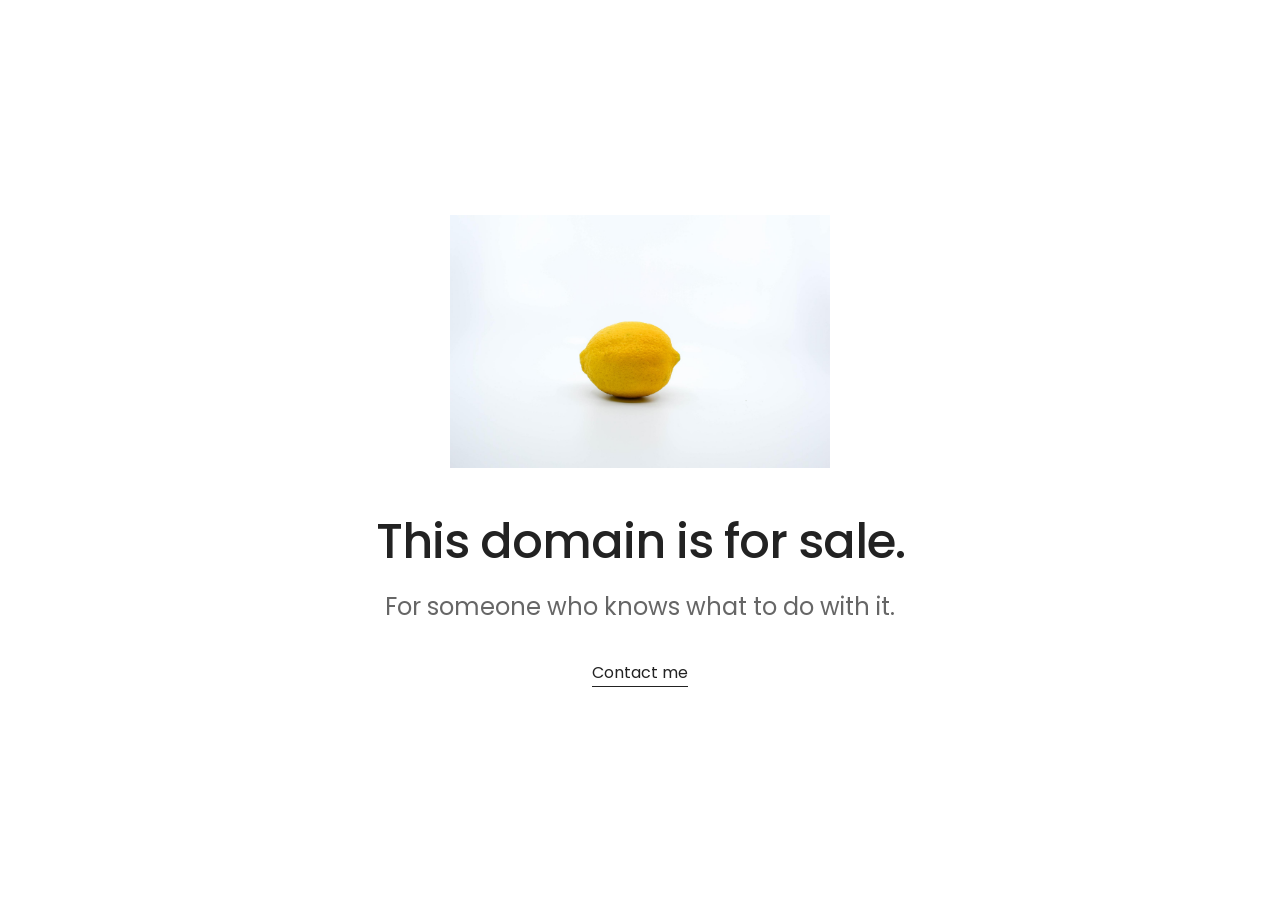
==== index.html @ 183a20a7 "Update index.html" ====
<!DOCTYPE html>
<html lang="en">
<head>
    <meta charset="UTF-8">

    <meta name="viewport" content="width=device-width, initial-scale=1.0">

    <title>iflifegivesyoulemons.com — Domain Name for Sale</title>

    <meta
        name="description"
        content="iflifegivesyoulemons.com is a memorable domain name for sale, ideal for a creative project, brand, business, website or someone with an idea worth pursuing."
    >

    <meta
        name="robots"
        content="index, follow"
    >

    <link
        rel="canonical"
        href="https://iflifegivesyoulemons.com/"
    >

    <!-- Open Graph -->
    <meta property="og:type" content="website">

    <meta
        property="og:title"
        content="iflifegivesyoulemons.com — Domain Name for Sale"
    >

    <meta
        property="og:description"
        content="For someone who knows what to do with it."
    >

    <meta
        property="og:url"
        content="https://iflifegivesyoulemons.com/"
    >

    <meta
        property="og:image"
        content="https://iflifegivesyoulemons.com/Lemon.png"
    >

    <meta
        property="og:image:alt"
        content="A yellow lemon"
    >

    <!-- Twitter / X -->
    <meta name="twitter:card" content="summary_large_image">

    <meta
        name="twitter:title"
        content="iflifegivesyoulemons.com — Domain Name for Sale"
    >

    <meta
        name="twitter:description"
        content="For someone who knows what to do with it."
    >

    <meta
        name="twitter:image"
        content="https://iflifegivesyoulemons.com/Lemon.png"
    >

    <!-- Poppins -->
    <link rel="preconnect" href="https://fonts.googleapis.com">
    <link rel="preconnect" href="https://fonts.gstatic.com" crossorigin>

    <link
        href="https://fonts.googleapis.com/css2?family=Poppins:wght@400;500&display=swap"
        rel="stylesheet"
    >

    <!-- Favicon -->
    <link rel="icon" href="Lemon.png" type="image/png">

    <!-- Structured data -->
    <script type="application/ld+json">
    {
        "@context": "https://schema.org",
        "@type": "WebSite",
        "name": "iflifegivesyoulemons.com",
        "url": "https://iflifegivesyoulemons.com/",
        "description": "iflifegivesyoulemons.com is a memorable domain name for sale for a creative project, brand, business or website."
    }
    </script>

    <style>
        * {
            box-sizing: border-box;
        }

        html,
        body {
            margin: 0;
            width: 100%;
            min-height: 100%;
        }

        body {
            background: #ffffff;
            color: #222222;
            font-family: "Poppins", sans-serif;

            display: flex;
            align-items: center;
            justify-content: center;

            min-height: 100vh;
        }

        .container {
            width: 100%;
            max-width: 900px;
            padding: 40px 24px;
            text-align: center;
        }

        .lemon {
            display: block;
            width: min(380px, 70vw);
            height: auto;
            margin: 0 auto 45px;
        }

        h1 {
            margin: 0 0 18px;

            font-size: clamp(28px, 5vw, 48px);
            line-height: 1.2;
            font-weight: 500;

            letter-spacing: -1px;
        }

        .tagline {
            margin: 0 0 35px;

            font-size: clamp(18px, 2.5vw, 24px);
            line-height: 1.5;

            color: #666666;
            font-weight: 400;
        }

        .email {
            font-size: 16px;
            font-weight: 400;
        }

        .email a {
            color: #222222;
            text-decoration: none;

            border-bottom: 1px solid #222222;
            padding-bottom: 2px;

            transition: opacity 0.2s ease;
        }

        .email a:hover {
            opacity: 0.6;
        }
    </style>
</head>

<body>

    <main class="container">

        <img
            class="lemon"
            src="Lemon.png"
            alt="Yellow lemon"
        >

        <h1>
            This domain is for sale.
        </h1>

        <p class="tagline">
            For someone who knows what to do with it.
        </p>

        <div class="email">
            <a href="mailto:sandroazzopardi@gmail.com">
                Contact me
            </a>
        </div>

    </main>

</body>
</html>
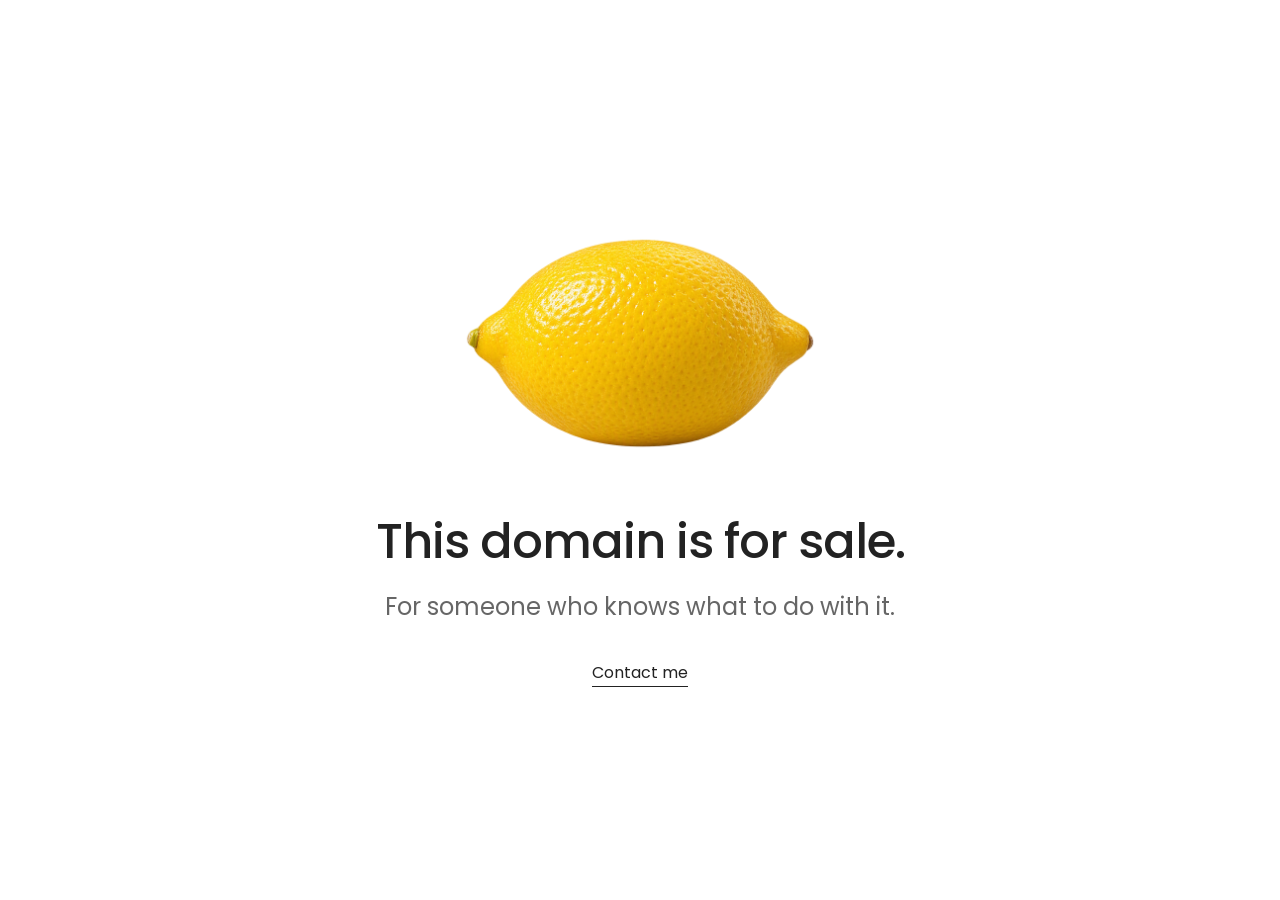
==== commit 312b53fc: "Update index.html" ====
--- a/index.html
+++ b/index.html
@@ -1,6 +1,17 @@
 <!DOCTYPE html>
 <html lang="en">
 <head>
+
+    <!-- Google tag (gtag.js) -->
+<script async src="https://www.googletagmanager.com/gtag/js?id=G-TB1GV4KBS9"></script>
+<script>
+  window.dataLayer = window.dataLayer || [];
+  function gtag(){dataLayer.push(arguments);}
+  gtag('js', new Date());
+
+  gtag('config', 'G-TB1GV4KBS9');
+</script>
+
     <meta charset="UTF-8">
 
     <meta name="viewport" content="width=device-width, initial-scale=1.0">
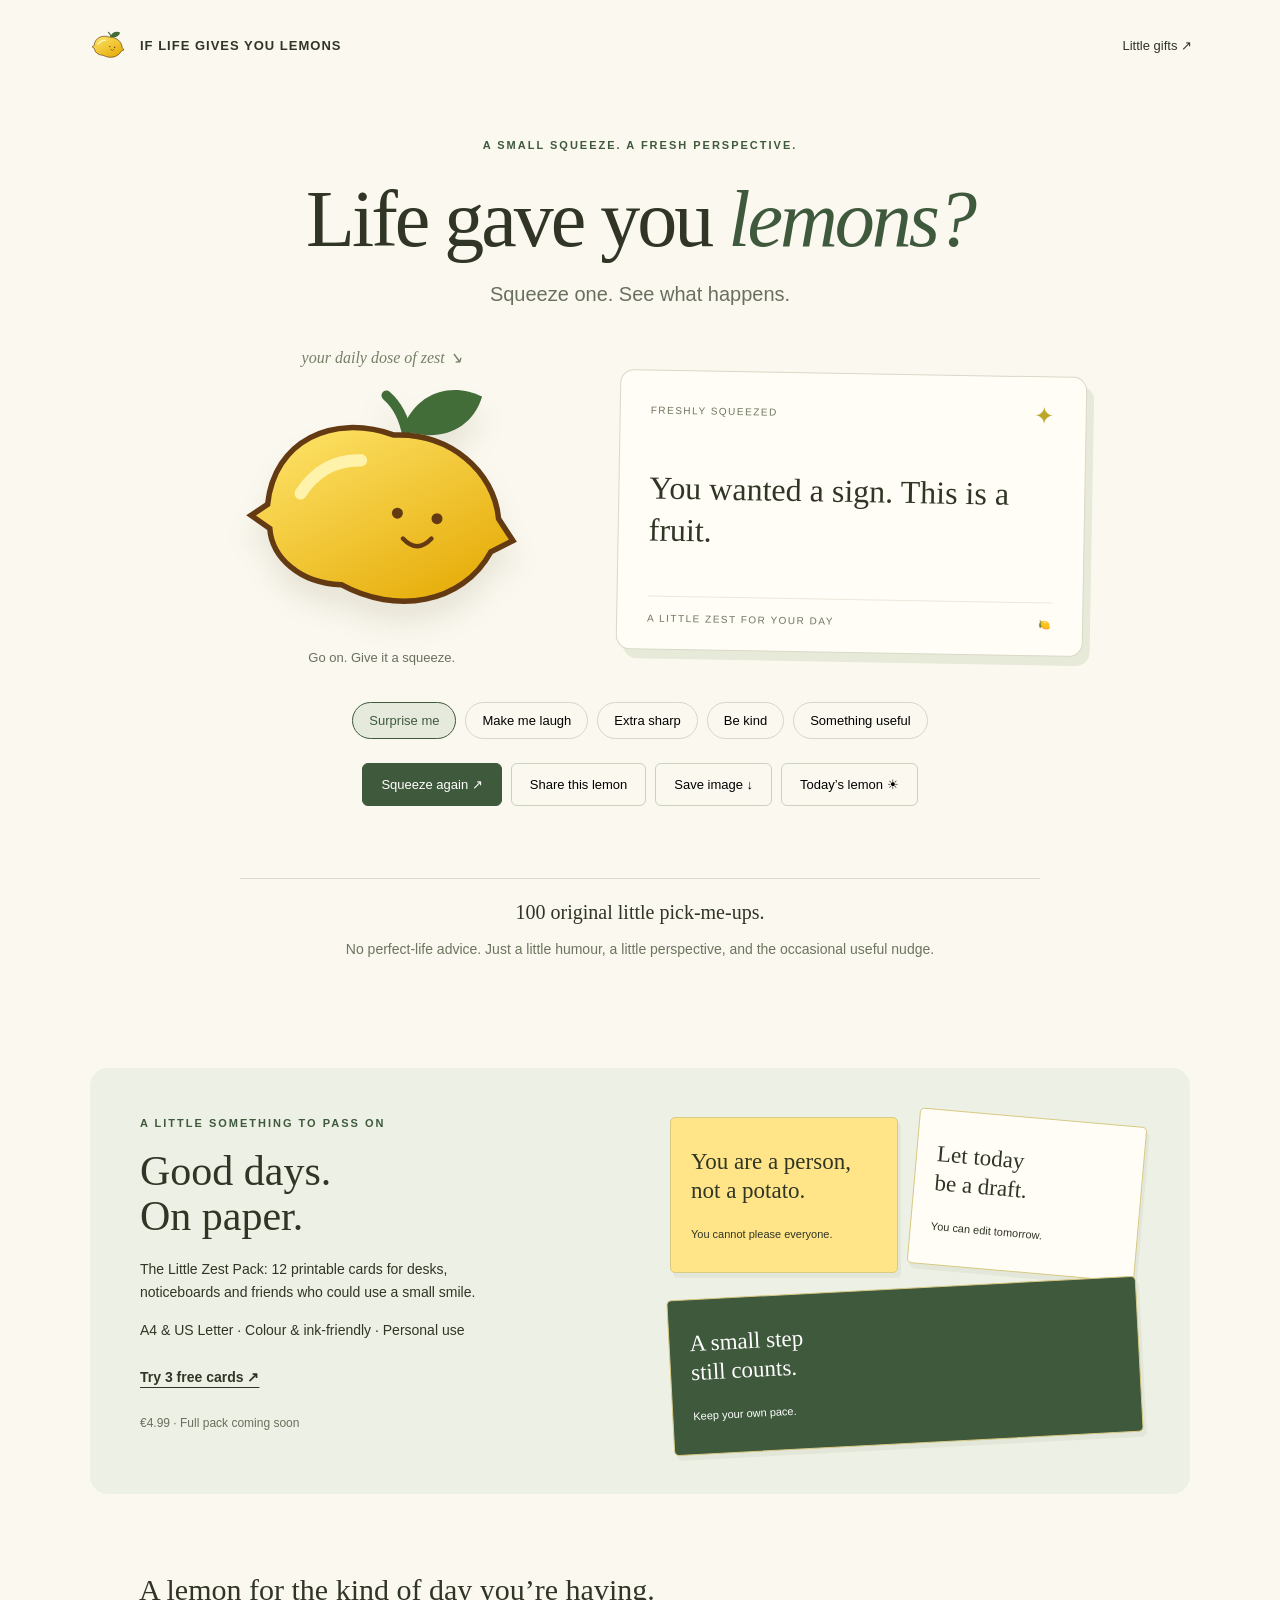
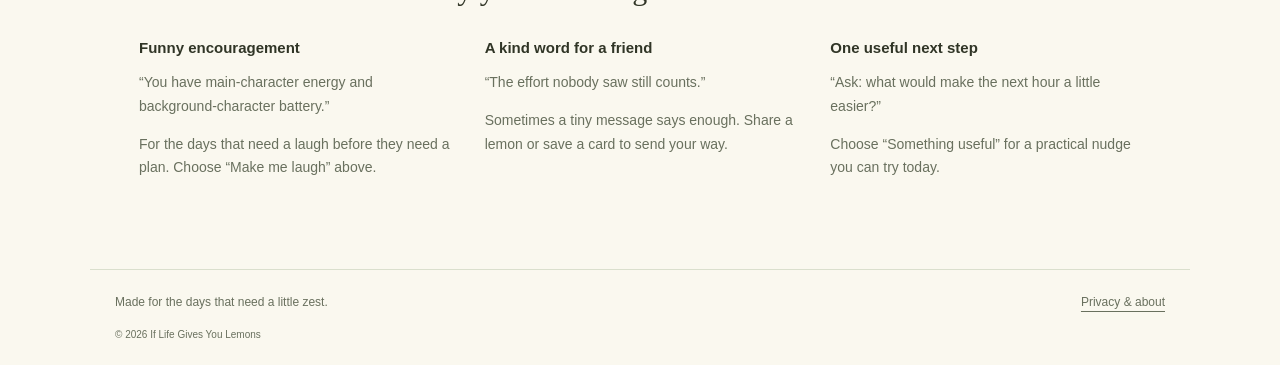
==== commit c02566fb: "Add files via upload" ====
--- a/index.html
+++ b/index.html
@@ -1,212 +1,9 @@
-<!DOCTYPE html>
-<html lang="en">
-<head>
-
-    <!-- Google tag (gtag.js) -->
-<script async src="https://www.googletagmanager.com/gtag/js?id=G-TB1GV4KBS9"></script>
-<script>
-  window.dataLayer = window.dataLayer || [];
-  function gtag(){dataLayer.push(arguments);}
-  gtag('js', new Date());
-
-  gtag('config', 'G-TB1GV4KBS9');
-</script>
-
-    <meta charset="UTF-8">
-
-    <meta name="viewport" content="width=device-width, initial-scale=1.0">
-
-    <title>iflifegivesyoulemons.com — Domain Name for Sale</title>
-
-    <meta
-        name="description"
-        content="iflifegivesyoulemons.com is a memorable domain name for sale, ideal for a creative project, brand, business, website or someone with an idea worth pursuing."
-    >
-
-    <meta
-        name="robots"
-        content="index, follow"
-    >
-
-    <link
-        rel="canonical"
-        href="https://iflifegivesyoulemons.com/"
-    >
-
-    <!-- Open Graph -->
-    <meta property="og:type" content="website">
-
-    <meta
-        property="og:title"
-        content="iflifegivesyoulemons.com — Domain Name for Sale"
-    >
-
-    <meta
-        property="og:description"
-        content="For someone who knows what to do with it."
-    >
-
-    <meta
-        property="og:url"
-        content="https://iflifegivesyoulemons.com/"
-    >
-
-    <meta
-        property="og:image"
-        content="https://iflifegivesyoulemons.com/Lemon.png"
-    >
-
-    <meta
-        property="og:image:alt"
-        content="A yellow lemon"
-    >
-
-    <!-- Twitter / X -->
-    <meta name="twitter:card" content="summary_large_image">
-
-    <meta
-        name="twitter:title"
-        content="iflifegivesyoulemons.com — Domain Name for Sale"
-    >
-
-    <meta
-        name="twitter:description"
-        content="For someone who knows what to do with it."
-    >
-
-    <meta
-        name="twitter:image"
-        content="https://iflifegivesyoulemons.com/Lemon.png"
-    >
-
-    <!-- Poppins -->
-    <link rel="preconnect" href="https://fonts.googleapis.com">
-    <link rel="preconnect" href="https://fonts.gstatic.com" crossorigin>
-
-    <link
-        href="https://fonts.googleapis.com/css2?family=Poppins:wght@400;500&display=swap"
-        rel="stylesheet"
-    >
-
-    <!-- Favicon -->
-    <link rel="icon" href="Lemon.png" type="image/png">
-
-    <!-- Structured data -->
-    <script type="application/ld+json">
-    {
-        "@context": "https://schema.org",
-        "@type": "WebSite",
-        "name": "iflifegivesyoulemons.com",
-        "url": "https://iflifegivesyoulemons.com/",
-        "description": "iflifegivesyoulemons.com is a memorable domain name for sale for a creative project, brand, business or website."
-    }
-    </script>
-
-    <style>
-        * {
-            box-sizing: border-box;
-        }
-
-        html,
-        body {
-            margin: 0;
-            width: 100%;
-            min-height: 100%;
-        }
-
-        body {
-            background: #ffffff;
-            color: #222222;
-            font-family: "Poppins", sans-serif;
-
-            display: flex;
-            align-items: center;
-            justify-content: center;
-
-            min-height: 100vh;
-        }
-
-        .container {
-            width: 100%;
-            max-width: 900px;
-            padding: 40px 24px;
-            text-align: center;
-        }
-
-        .lemon {
-            display: block;
-            width: min(380px, 70vw);
-            height: auto;
-            margin: 0 auto 45px;
-        }
-
-        h1 {
-            margin: 0 0 18px;
-
-            font-size: clamp(28px, 5vw, 48px);
-            line-height: 1.2;
-            font-weight: 500;
-
-            letter-spacing: -1px;
-        }
-
-        .tagline {
-            margin: 0 0 35px;
-
-            font-size: clamp(18px, 2.5vw, 24px);
-            line-height: 1.5;
-
-            color: #666666;
-            font-weight: 400;
-        }
-
-        .email {
-            font-size: 16px;
-            font-weight: 400;
-        }
-
-        .email a {
-            color: #222222;
-            text-decoration: none;
-
-            border-bottom: 1px solid #222222;
-            padding-bottom: 2px;
-
-            transition: opacity 0.2s ease;
-        }
-
-        .email a:hover {
-            opacity: 0.6;
-        }
-    </style>
-</head>
-
-<body>
-
-    <main class="container">
-
-        <img
-            class="lemon"
-            src="Lemon.png"
-            alt="Yellow lemon"
-        >
-
-        <h1>
-            This domain is for sale.
-        </h1>
-
-        <p class="tagline">
-            For someone who knows what to do with it.
-        </p>
-
-        <div class="email">
-            <a href="mailto:sandroazzopardi@gmail.com">
-                Contact me
-            </a>
-        </div>
-
-    </main>
-
-</body>
-</html>
-
+<!doctype html><html lang="en"><head><meta charset="utf-8"><meta name="viewport" content="width=device-width,initial-scale=1"><title>The Lemon Machine — If Life Gives You Lemons</title><meta name="description" content="Having a day? Squeeze the Lemon Machine for original funny encouragement, gentle reminders and tiny useful ideas. Save a card or send a little sunshine."><link rel="canonical" href="https://iflifegivesyoulemons.com/"><meta property="og:title" content="Life gave you lemons? Squeeze one."><meta property="og:description" content="A little humour. A little perspective. One very helpful lemon."><meta property="og:type" content="website"><meta property="og:url" content="https://iflifegivesyoulemons.com/"><meta property="og:image" content="https://iflifegivesyoulemons.com/social-preview.png"><meta name="twitter:card" content="summary_large_image"><link rel="icon" href="lemon.svg" type="image/svg+xml"><link rel="stylesheet" href="style.css"><script defer src="config.js"></script><script defer src="messages.js"></script><script defer src="app.js"></script></head><body>
+<header><a class="brand" href="./"><img src="lemon.svg" alt="" width="40" height="34">IF LIFE GIVES YOU LEMONS</a><a href="#little-gifts">Little gifts ↗</a></header>
+<main><section class="hero"><span class="eyebrow">A SMALL SQUEEZE. A FRESH PERSPECTIVE.</span><h1>Life gave you <em>lemons?</em></h1><p class="intro">Squeeze one. See what happens.</p><div class="machine"><div class="left"><span class="scribble">your daily dose of zest ↘</span><button id="squeeze" class="lemon" aria-label="Squeeze the lemon for a new message"><img src="lemon.svg" alt="A smiling yellow lemon" width="300" height="240"></button><p class="hint">Go on. Give it a squeeze.</p></div><div class="result"><div class="card-top"><span id="label">FRESHLY SQUEEZED</span><span>✦</span></div><blockquote id="message" aria-live="polite">You wanted a sign. This is a fruit.</blockquote><div class="card-bottom">A LITTLE ZEST FOR YOUR DAY <span>🍋</span></div></div></div>
+<div class="moods" role="group" aria-label="Choose your mood"><button data-mood="all" aria-pressed="true">Surprise me</button><button data-mood="funny" aria-pressed="false">Make me laugh</button><button data-mood="sarcastic" aria-pressed="false">Extra sharp</button><button data-mood="kind" aria-pressed="false">Be kind</button><button data-mood="useful" aria-pressed="false">Something useful</button></div>
+<div class="actions"><button id="another" class="primary">Squeeze again ↗</button><button id="share">Share this lemon</button><button id="download">Save image ↓</button><button id="daily">Today’s lemon ☀</button></div><p id="status" role="status" class="status"></p><noscript><p>Enable JavaScript to squeeze the lemon. You can still enjoy the messages below.</p></noscript></section>
+<section class="note"><span>100 original little pick-me-ups.</span><p>No perfect-life advice. Just a little humour, a little perspective, and the occasional useful nudge.</p></section>
+<section id="little-gifts" class="shop"><div><span class="eyebrow">A LITTLE SOMETHING TO PASS ON</span><h2>Good days.<br>On paper.</h2><p>The Little Zest Pack: 12 printable cards for desks, noticeboards and friends who could use a small smile.</p><p>A4 & US Letter · Colour & ink-friendly · Personal use</p><a href="sample.html" class="sample">Try 3 free cards ↗</a><p id="buywrap"><span class="coming">€4.99 · Full pack coming soon</span></p></div><div class="mini-cards"><div>You are a person,<br>not a potato.<small>You cannot please everyone.</small></div><div>Let today<br>be a draft.<small>You can edit tomorrow.</small></div><div>A small step<br>still counts.<small>Keep your own pace.</small></div></div></section>
+<section class="read"><h2>A lemon for the kind of day you’re having.</h2><div class="columns"><article><h3>Funny encouragement</h3><p>“You have main-character energy and background-character battery.”</p><p>For the days that need a laugh before they need a plan. Choose “Make me laugh” above.</p></article><article><h3>A kind word for a friend</h3><p>“The effort nobody saw still counts.”</p><p>Sometimes a tiny message says enough. Share a lemon or save a card to send your way.</p></article><article><h3>One useful next step</h3><p>“Ask: what would make the next hour a little easier?”</p><p>Choose “Something useful” for a practical nudge you can try today.</p></article></div></section></main>
+<footer><span>Made for the days that need a little zest.</span><div><a href="privacy.html">Privacy & about</a><a id="enquiry" hidden>Domain acquisition enquiries</a></div><small>© <span id="year"></span> If Life Gives You Lemons</small></footer></body></html>
--- a/style.css
+++ b/style.css
@@ -0,0 +1 @@
+:root{--ink:#303526;--green:#3f593d;--paper:#faf8ef;--yellow:#f8d848}*{box-sizing:border-box}html{scroll-behavior:smooth}body{margin:0;background:var(--paper);color:var(--ink);font-family:Arial,Helvetica,sans-serif}button,a{-webkit-tap-highlight-color:transparent}button{font:inherit;cursor:pointer}a{color:inherit;text-underline-offset:5px}header{max-width:1160px;margin:auto;display:flex;align-items:center;justify-content:space-between;padding:28px 28px;gap:20px;font-size:13px}header a{text-decoration:none}.brand{display:flex;align-items:center;gap:12px;font-weight:800;letter-spacing:1px}.hero{max-width:1050px;margin:45px auto 0;text-align:center;padding:0 24px}.eyebrow{font-size:11px;letter-spacing:2px;font-weight:700;color:var(--green)}h1{font-family:Georgia,serif;font-weight:400;font-size:clamp(44px,7vw,80px);line-height:1.1;letter-spacing:-3px;margin:22px 0 16px}h1 em{position:relative;color:var(--green)}.intro{font-size:20px;color:#69705e}.machine{display:grid;grid-template-columns:1fr 1.25fr;align-items:center;gap:50px;margin:42px auto 24px;max-width:890px}.lemon{display:block;border:0;background:none;width:100%;transition:transform .2s}.lemon img{width:100%;max-width:330px;height:auto;filter:drop-shadow(0 20px 12px #81704822)}.lemon:hover{transform:rotate(-7deg) scale(1.04)}.lemon.squeezed{animation:squish .35s}.scribble{display:block;font-family:Georgia,serif;font-style:italic;color:#768067;font-size:16px}.hint{color:#69705e;font-size:13px}.result{background:#fffdf5;border:1px solid #d8d9c8;border-radius:14px;padding:25px 30px;text-align:left;box-shadow:7px 9px 0 #e7e9d9;transform:rotate(1deg);min-height:280px;display:flex;flex-direction:column;justify-content:space-between}.card-top,.card-bottom{display:flex;justify-content:space-between;align-items:center;font-size:10px;letter-spacing:1.5px;color:#6c755e}.card-top span:last-child{font-size:24px;color:#bca72a}blockquote{font:clamp(24px,3vw,32px)/1.3 Georgia,serif;margin:26px 0}.card-bottom{border-top:1px solid #e9e9dc;padding-top:16px}.moods,.actions{display:flex;justify-content:center;gap:9px;flex-wrap:wrap}.moods button{border:1px solid #d4d9c8;border-radius:30px;padding:10px 16px;background:transparent;font-size:13px}.moods button[aria-pressed=true]{background:#e5eadc;border-color:var(--green);color:var(--green)}.actions{margin-top:24px}.actions button{padding:13px 18px;border-radius:6px;border:1px solid #cbd2be;background:transparent;font-size:13px}.actions .primary{background:var(--green);color:white;border-color:var(--green)}button:focus-visible,a:focus-visible{outline:3px solid #b78100;outline-offset:5px}.status{min-height:24px;font-size:13px;color:var(--green)}.note{max-width:800px;padding:22px;margin:35px auto 70px;text-align:center;border-top:1px solid #dadfcd}.note span{font-family:Georgia,serif;font-size:20px}.note p{font-size:14px;line-height:1.7;color:#6c755e}.shop{max-width:1100px;margin:0 auto 80px;padding:45px 50px;background:#edf0e4;border-radius:18px;display:grid;grid-template-columns:1fr 1fr;gap:60px;align-items:center}.shop h2,.read h2{font:42px/1.08 Georgia,serif;margin:18px 0}.shop p{font-size:14px;line-height:1.7;max-width:370px}.sample{display:inline-block;margin:12px 0;font-size:14px;font-weight:700}.coming{font-size:12px;color:#69705e}.buy{display:inline-block;background:var(--green);color:white;padding:13px 20px;border-radius:6px;text-decoration:none}.mini-cards{display:grid;grid-template-columns:1fr 1fr;gap:15px}.mini-cards div{background:#ffe587;padding:30px 20px;border:1px solid #d8c984;border-radius:5px;font:23px/1.25 Georgia,serif;box-shadow:3px 5px 0 #bbc4a833}.mini-cards div:nth-child(2){background:#fffdf5;transform:rotate(5deg)}.mini-cards div:nth-child(3){background:#3f593d;color:white;grid-column:1/3;transform:rotate(-3deg)}.mini-cards small{display:block;font:11px/1.5 Arial;margin-top:20px}.read{max-width:1050px;margin:0 auto 75px;padding:0 24px}.read h2{font-size:30px}.columns{display:grid;grid-template-columns:repeat(3,1fr);gap:35px}.columns h3{font-size:15px}.columns p{font-size:14px;line-height:1.7;color:#69705e}footer{border-top:1px solid #dadfcd;max-width:1100px;margin:auto;padding:25px;display:flex;justify-content:space-between;gap:20px;flex-wrap:wrap;font-size:12px;color:#69705e}footer div{display:flex;gap:20px}footer small{width:100%}@keyframes squish{50%{transform:scale(.88,1.08) rotate(-9deg)}}@media(max-width:700px){header{padding:20px;font-size:11px}.brand{letter-spacing:.4px;gap:5px}.brand img{width:28px}header>a:last-child{white-space:nowrap}.hero{margin-top:25px}h1{letter-spacing:-1.5px}.machine{grid-template-columns:1fr;gap:10px;margin-top:25px}.lemon img{max-width:215px}.scribble{font-size:14px}.hint{display:none}.result{min-height:240px;padding:22px;transform:none}.moods{margin-top:28px}.moods button{padding:9px 12px;font-size:12px}.shop{margin:40px 16px;padding:30px 23px;grid-template-columns:1fr;gap:25px}.shop h2{font-size:38px}.columns{grid-template-columns:1fr;gap:10px}.note{margin-bottom:35px}.read h2{font-size:27px}footer{margin:0 16px}}@media(prefers-reduced-motion:reduce){*{animation:none!important;transition:none!important;scroll-behavior:auto!important}}
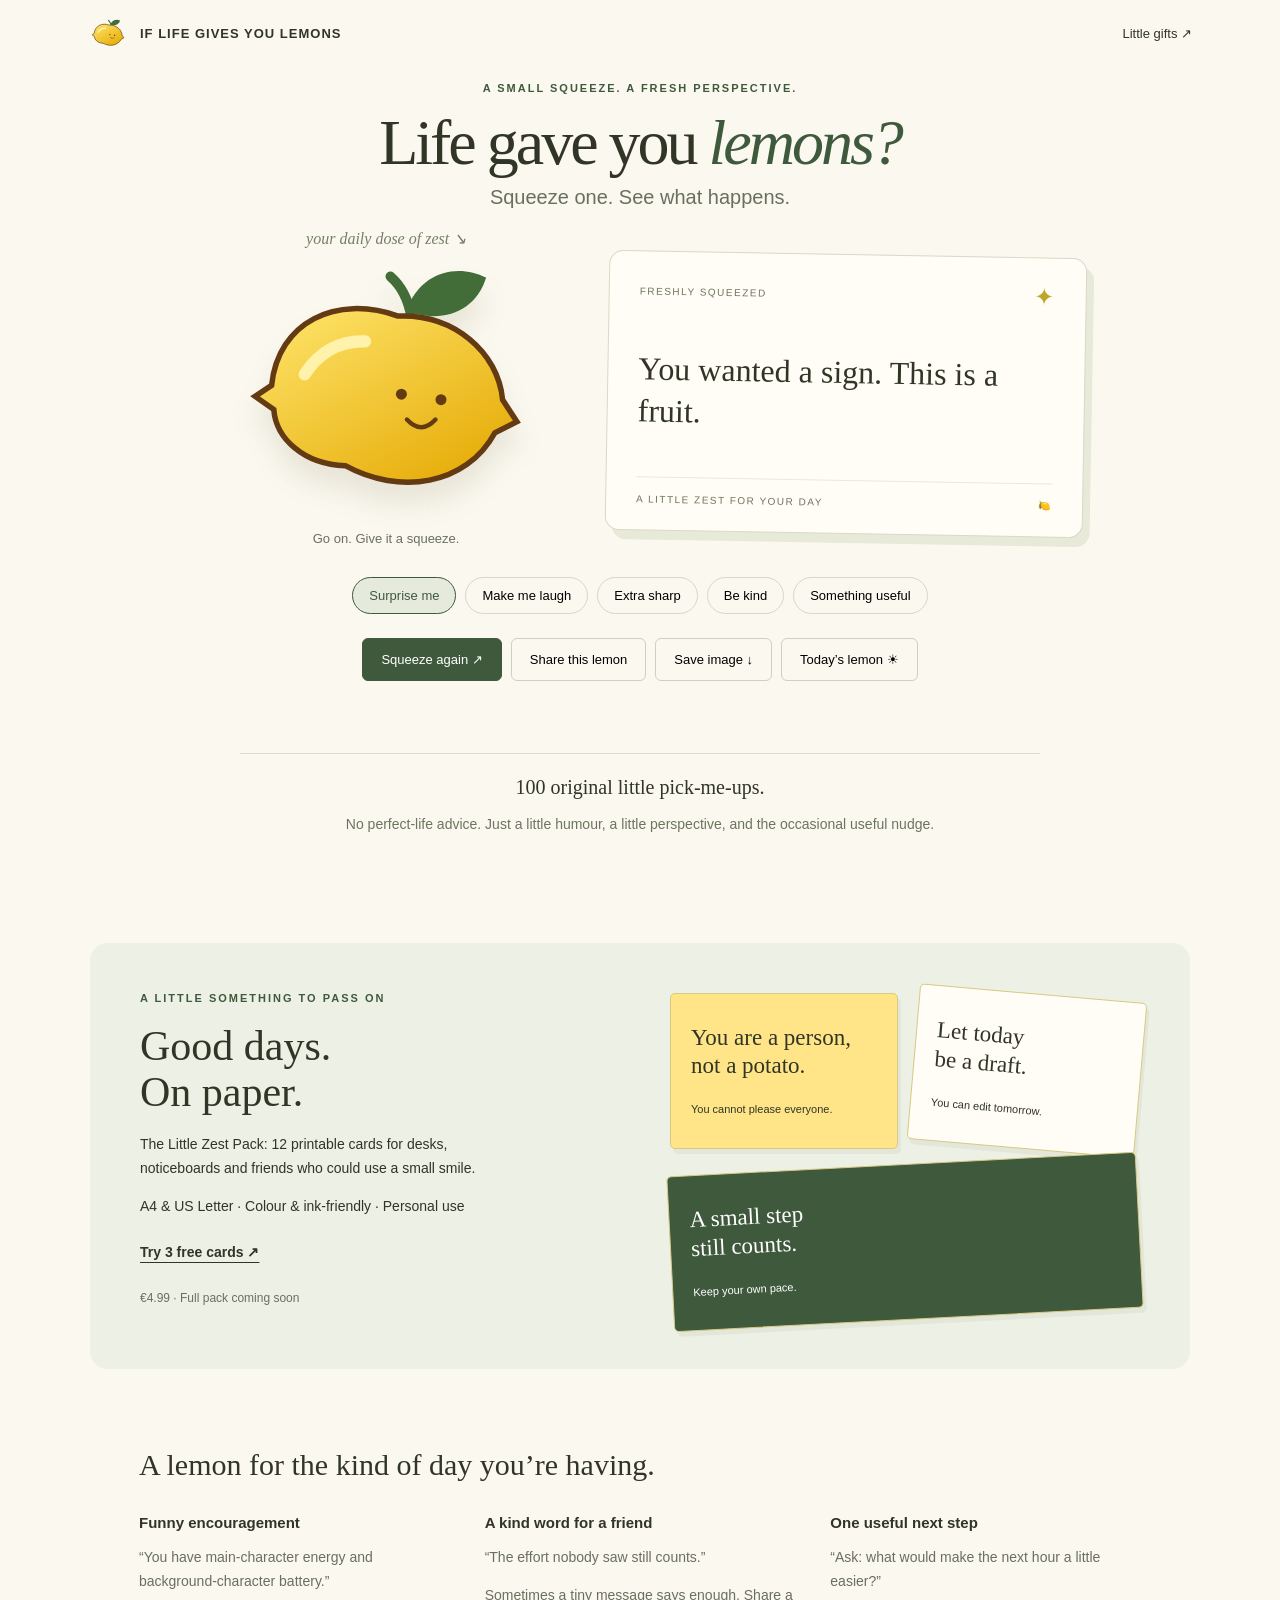
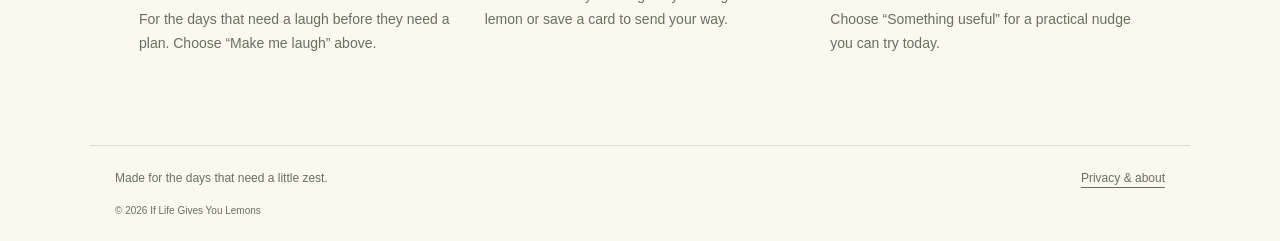
==== commit 9bdbc0d7: "Add files via upload" ====
--- a/index.html
+++ b/index.html
@@ -1,9 +1,299 @@
-<!doctype html><html lang="en"><head><meta charset="utf-8"><meta name="viewport" content="width=device-width,initial-scale=1"><title>The Lemon Machine — If Life Gives You Lemons</title><meta name="description" content="Having a day? Squeeze the Lemon Machine for original funny encouragement, gentle reminders and tiny useful ideas. Save a card or send a little sunshine."><link rel="canonical" href="https://iflifegivesyoulemons.com/"><meta property="og:title" content="Life gave you lemons? Squeeze one."><meta property="og:description" content="A little humour. A little perspective. One very helpful lemon."><meta property="og:type" content="website"><meta property="og:url" content="https://iflifegivesyoulemons.com/"><meta property="og:image" content="https://iflifegivesyoulemons.com/social-preview.png"><meta name="twitter:card" content="summary_large_image"><link rel="icon" href="lemon.svg" type="image/svg+xml"><link rel="stylesheet" href="style.css"><script defer src="config.js"></script><script defer src="messages.js"></script><script defer src="app.js"></script></head><body>
-<header><a class="brand" href="./"><img src="lemon.svg" alt="" width="40" height="34">IF LIFE GIVES YOU LEMONS</a><a href="#little-gifts">Little gifts ↗</a></header>
-<main><section class="hero"><span class="eyebrow">A SMALL SQUEEZE. A FRESH PERSPECTIVE.</span><h1>Life gave you <em>lemons?</em></h1><p class="intro">Squeeze one. See what happens.</p><div class="machine"><div class="left"><span class="scribble">your daily dose of zest ↘</span><button id="squeeze" class="lemon" aria-label="Squeeze the lemon for a new message"><img src="lemon.svg" alt="A smiling yellow lemon" width="300" height="240"></button><p class="hint">Go on. Give it a squeeze.</p></div><div class="result"><div class="card-top"><span id="label">FRESHLY SQUEEZED</span><span>✦</span></div><blockquote id="message" aria-live="polite">You wanted a sign. This is a fruit.</blockquote><div class="card-bottom">A LITTLE ZEST FOR YOUR DAY <span>🍋</span></div></div></div>
-<div class="moods" role="group" aria-label="Choose your mood"><button data-mood="all" aria-pressed="true">Surprise me</button><button data-mood="funny" aria-pressed="false">Make me laugh</button><button data-mood="sarcastic" aria-pressed="false">Extra sharp</button><button data-mood="kind" aria-pressed="false">Be kind</button><button data-mood="useful" aria-pressed="false">Something useful</button></div>
-<div class="actions"><button id="another" class="primary">Squeeze again ↗</button><button id="share">Share this lemon</button><button id="download">Save image ↓</button><button id="daily">Today’s lemon ☀</button></div><p id="status" role="status" class="status"></p><noscript><p>Enable JavaScript to squeeze the lemon. You can still enjoy the messages below.</p></noscript></section>
-<section class="note"><span>100 original little pick-me-ups.</span><p>No perfect-life advice. Just a little humour, a little perspective, and the occasional useful nudge.</p></section>
-<section id="little-gifts" class="shop"><div><span class="eyebrow">A LITTLE SOMETHING TO PASS ON</span><h2>Good days.<br>On paper.</h2><p>The Little Zest Pack: 12 printable cards for desks, noticeboards and friends who could use a small smile.</p><p>A4 & US Letter · Colour & ink-friendly · Personal use</p><a href="sample.html" class="sample">Try 3 free cards ↗</a><p id="buywrap"><span class="coming">€4.99 · Full pack coming soon</span></p></div><div class="mini-cards"><div>You are a person,<br>not a potato.<small>You cannot please everyone.</small></div><div>Let today<br>be a draft.<small>You can edit tomorrow.</small></div><div>A small step<br>still counts.<small>Keep your own pace.</small></div></div></section>
-<section class="read"><h2>A lemon for the kind of day you’re having.</h2><div class="columns"><article><h3>Funny encouragement</h3><p>“You have main-character energy and background-character battery.”</p><p>For the days that need a laugh before they need a plan. Choose “Make me laugh” above.</p></article><article><h3>A kind word for a friend</h3><p>“The effort nobody saw still counts.”</p><p>Sometimes a tiny message says enough. Share a lemon or save a card to send your way.</p></article><article><h3>One useful next step</h3><p>“Ask: what would make the next hour a little easier?”</p><p>Choose “Something useful” for a practical nudge you can try today.</p></article></div></section></main>
-<footer><span>Made for the days that need a little zest.</span><div><a href="privacy.html">Privacy & about</a><a id="enquiry" hidden>Domain acquisition enquiries</a></div><small>© <span id="year"></span> If Life Gives You Lemons</small></footer></body></html>
+<!doctype html>
+<html lang="en">
+<head>
+  <!-- Google tag (gtag.js) -->
+  <script async src="https://www.googletagmanager.com/gtag/js?id=G-TB1GV4KBS9"></script>
+  <script>
+    window.dataLayer = window.dataLayer || [];
+
+    function gtag() {
+      dataLayer.push(arguments);
+    }
+
+    gtag('js', new Date());
+    gtag('config', 'G-TB1GV4KBS9');
+  </script>
+
+  <meta charset="utf-8">
+  <meta name="viewport" content="width=device-width, initial-scale=1">
+
+  <title>The Lemon Machine — If Life Gives You Lemons</title>
+
+  <meta
+    name="description"
+    content="Having a day? Squeeze the Lemon Machine for original funny encouragement, gentle reminders and tiny useful ideas. Save a card or send a little sunshine."
+  >
+
+  <link rel="canonical" href="https://iflifegivesyoulemons.com/">
+
+  <meta property="og:title" content="Life gave you lemons? Squeeze one.">
+  <meta
+    property="og:description"
+    content="A little humour. A little perspective. One very helpful lemon."
+  >
+  <meta property="og:type" content="website">
+  <meta property="og:url" content="https://iflifegivesyoulemons.com/">
+  <meta
+    property="og:image"
+    content="https://iflifegivesyoulemons.com/social-preview.png"
+  >
+  <meta name="twitter:card" content="summary_large_image">
+
+  <link rel="icon" href="lemon.svg" type="image/svg+xml">
+  <link rel="stylesheet" href="style.css">
+
+  <style>
+    /* Reduce the space above the lemon and message. */
+    header {
+      padding-top: 16px;
+      padding-bottom: 16px;
+    }
+
+    .hero {
+      margin-top: 12px;
+    }
+
+    .hero h1 {
+      margin-top: 12px;
+      margin-bottom: 8px;
+      font-size: clamp(40px, 6vw, 64px);
+    }
+
+    .intro {
+      margin-top: 8px;
+      margin-bottom: 12px;
+    }
+
+    .machine {
+      margin-top: 20px;
+      margin-bottom: 18px;
+      gap: 30px;
+    }
+
+    @media (max-width: 700px) {
+      .hero {
+        margin-top: 8px;
+      }
+
+      .machine {
+        margin-top: 12px;
+        gap: 8px;
+      }
+
+      .lemon img {
+        max-width: 170px;
+      }
+    }
+  </style>
+
+  <script defer src="config.js"></script>
+  <script defer src="messages.js"></script>
+  <script defer src="app.js"></script>
+</head>
+
+<body>
+  <header>
+    <a class="brand" href="./">
+      <img src="lemon.svg" alt="" width="40" height="34">
+      IF LIFE GIVES YOU LEMONS
+    </a>
+
+    <a href="#little-gifts">Little gifts ↗</a>
+  </header>
+
+  <main>
+    <section class="hero">
+      <span class="eyebrow">
+        A SMALL SQUEEZE. A FRESH PERSPECTIVE.
+      </span>
+
+      <h1>Life gave you <em>lemons?</em></h1>
+      <p class="intro">Squeeze one. See what happens.</p>
+
+      <div class="machine">
+        <div class="left">
+          <span class="scribble">your daily dose of zest ↘</span>
+
+          <button
+            id="squeeze"
+            class="lemon"
+            aria-label="Squeeze the lemon for a new message"
+          >
+            <img
+              src="lemon.svg"
+              alt="A smiling yellow lemon"
+              width="300"
+              height="240"
+            >
+          </button>
+
+          <p class="hint">Go on. Give it a squeeze.</p>
+        </div>
+
+        <div class="result">
+          <div class="card-top">
+            <span id="label">FRESHLY SQUEEZED</span>
+            <span>✦</span>
+          </div>
+
+          <blockquote id="message" aria-live="polite">
+            You wanted a sign. This is a fruit.
+          </blockquote>
+
+          <div class="card-bottom">
+            A LITTLE ZEST FOR YOUR DAY
+            <span>🍋</span>
+          </div>
+        </div>
+      </div>
+
+      <div class="moods" role="group" aria-label="Choose your mood">
+        <button data-mood="all" aria-pressed="true">
+          Surprise me
+        </button>
+
+        <button data-mood="funny" aria-pressed="false">
+          Make me laugh
+        </button>
+
+        <button data-mood="sarcastic" aria-pressed="false">
+          Extra sharp
+        </button>
+
+        <button data-mood="kind" aria-pressed="false">
+          Be kind
+        </button>
+
+        <button data-mood="useful" aria-pressed="false">
+          Something useful
+        </button>
+      </div>
+
+      <div class="actions">
+        <button id="another" class="primary">Squeeze again ↗</button>
+        <button id="share">Share this lemon</button>
+        <button id="download">Save image ↓</button>
+        <button id="daily">Today’s lemon ☀</button>
+      </div>
+
+      <p id="status" role="status" class="status"></p>
+
+      <noscript>
+        <p>
+          Enable JavaScript to squeeze the lemon.
+          You can still enjoy the messages below.
+        </p>
+      </noscript>
+    </section>
+
+    <section class="note">
+      <span>100 original little pick-me-ups.</span>
+
+      <p>
+        No perfect-life advice. Just a little humour, a little perspective,
+        and the occasional useful nudge.
+      </p>
+    </section>
+
+    <section id="little-gifts" class="shop">
+      <div>
+        <span class="eyebrow">A LITTLE SOMETHING TO PASS ON</span>
+
+        <h2>
+          Good days.<br>
+          On paper.
+        </h2>
+
+        <p>
+          The Little Zest Pack: 12 printable cards for desks, noticeboards
+          and friends who could use a small smile.
+        </p>
+
+        <p>
+          A4 &amp; US Letter · Colour &amp; ink-friendly · Personal use
+        </p>
+
+        <a href="sample.html" class="sample">Try 3 free cards ↗</a>
+
+        <p id="buywrap">
+          <span class="coming">€4.99 · Full pack coming soon</span>
+        </p>
+      </div>
+
+      <div class="mini-cards">
+        <div>
+          You are a person,<br>
+          not a potato.
+          <small>You cannot please everyone.</small>
+        </div>
+
+        <div>
+          Let today<br>
+          be a draft.
+          <small>You can edit tomorrow.</small>
+        </div>
+
+        <div>
+          A small step<br>
+          still counts.
+          <small>Keep your own pace.</small>
+        </div>
+      </div>
+    </section>
+
+    <section class="read">
+      <h2>A lemon for the kind of day you’re having.</h2>
+
+      <div class="columns">
+        <article>
+          <h3>Funny encouragement</h3>
+
+          <p>
+            “You have main-character energy and background-character battery.”
+          </p>
+
+          <p>
+            For the days that need a laugh before they need a plan.
+            Choose “Make me laugh” above.
+          </p>
+        </article>
+
+        <article>
+          <h3>A kind word for a friend</h3>
+
+          <p>“The effort nobody saw still counts.”</p>
+
+          <p>
+            Sometimes a tiny message says enough.
+            Share a lemon or save a card to send your way.
+          </p>
+        </article>
+
+        <article>
+          <h3>One useful next step</h3>
+
+          <p>“Ask: what would make the next hour a little easier?”</p>
+
+          <p>
+            Choose “Something useful” for a practical nudge
+            you can try today.
+          </p>
+        </article>
+      </div>
+    </section>
+  </main>
+
+  <footer>
+    <span>Made for the days that need a little zest.</span>
+
+    <div>
+      <a href="privacy.html">Privacy &amp; about</a>
+      <a id="enquiry" hidden>Domain acquisition enquiries</a>
+    </div>
+
+    <small>
+      © <span id="year"></span> If Life Gives You Lemons
+    </small>
+  </footer>
+</body>
+</html>
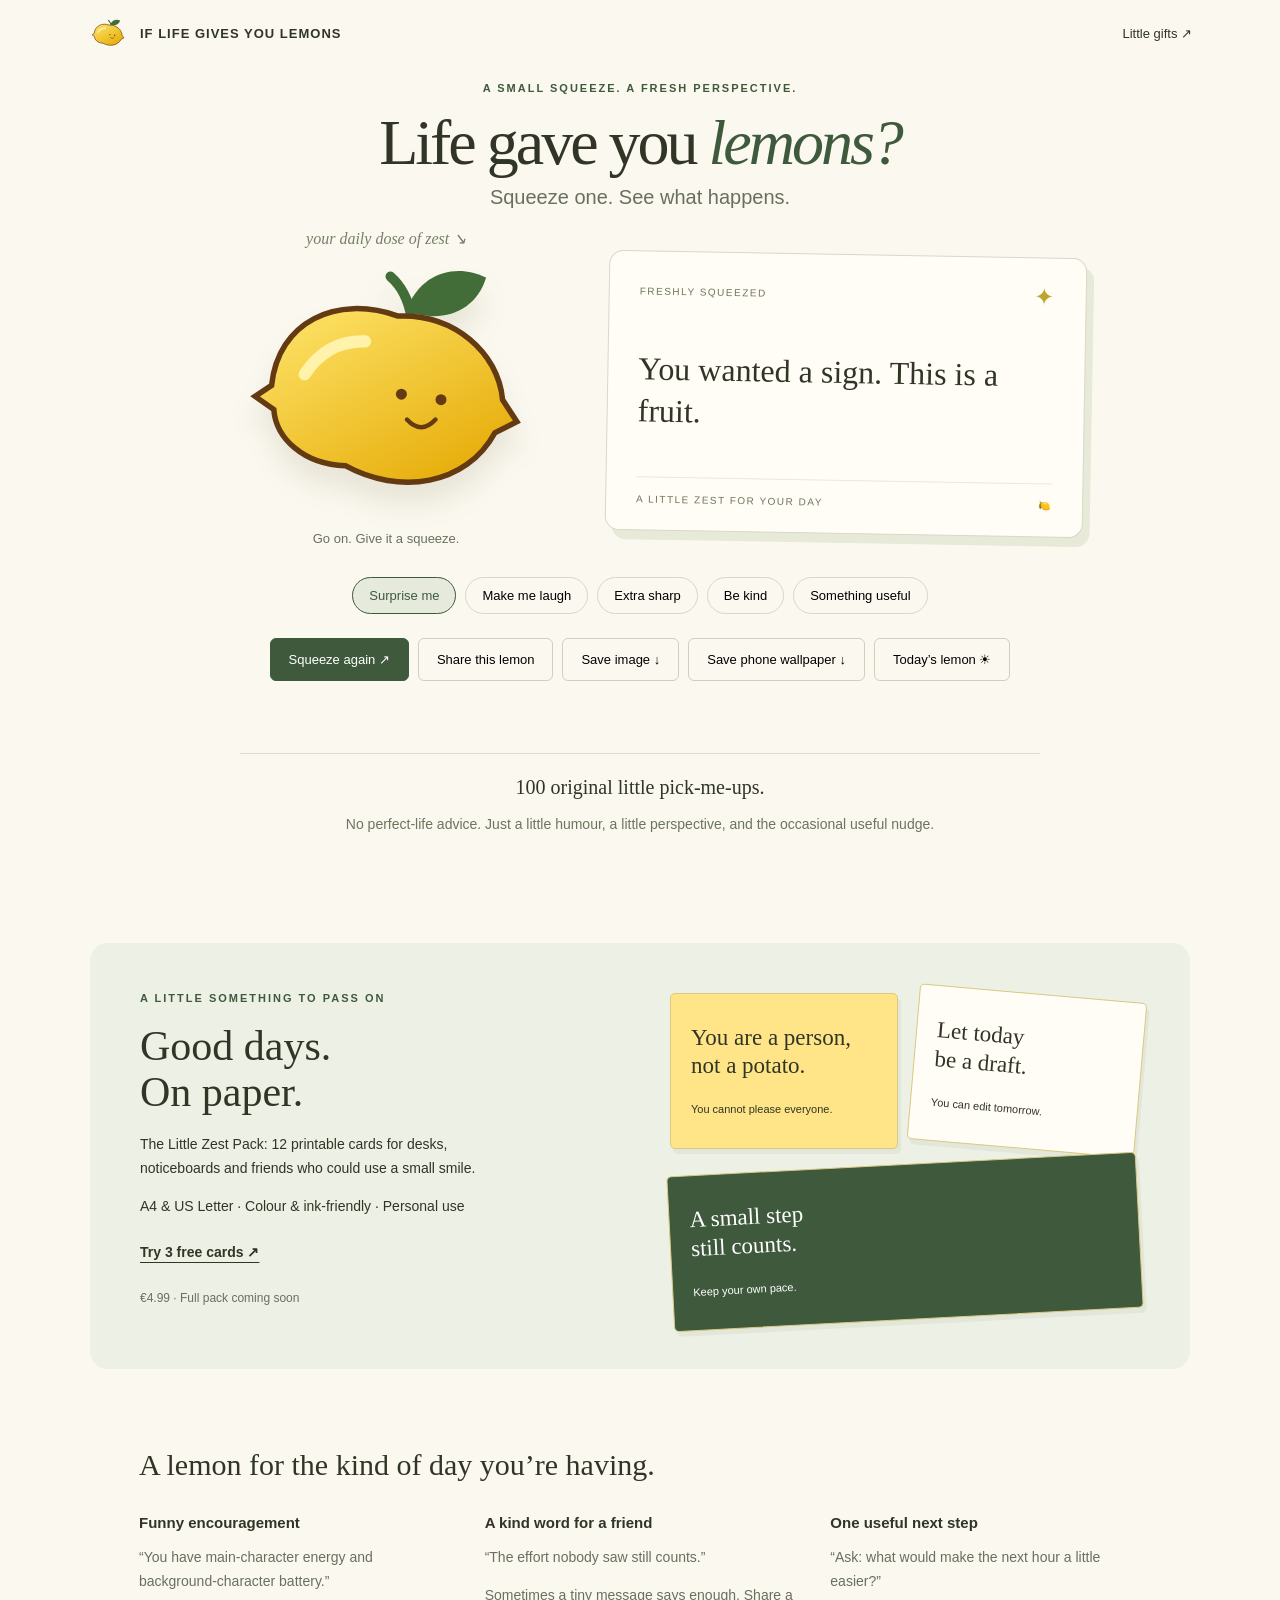
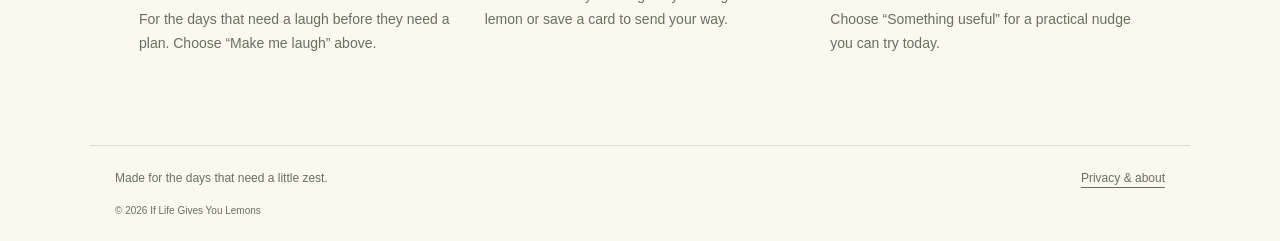
==== commit 4aa97a82: "Add files via upload" ====
--- a/index.html
+++ b/index.html
@@ -1,299 +1,31 @@
-<!doctype html>
-<html lang="en">
-<head>
+<!doctype html><html lang="en"><head>
   <!-- Google tag (gtag.js) -->
   <script async src="https://www.googletagmanager.com/gtag/js?id=G-TB1GV4KBS9"></script>
   <script>
     window.dataLayer = window.dataLayer || [];
-
-    function gtag() {
-      dataLayer.push(arguments);
-    }
-
+    function gtag() { dataLayer.push(arguments); }
     gtag('js', new Date());
     gtag('config', 'G-TB1GV4KBS9');
   </script>
-
-  <meta charset="utf-8">
-  <meta name="viewport" content="width=device-width, initial-scale=1">
-
-  <title>The Lemon Machine — If Life Gives You Lemons</title>
-
-  <meta
-    name="description"
-    content="Having a day? Squeeze the Lemon Machine for original funny encouragement, gentle reminders and tiny useful ideas. Save a card or send a little sunshine."
-  >
-
-  <link rel="canonical" href="https://iflifegivesyoulemons.com/">
-
-  <meta property="og:title" content="Life gave you lemons? Squeeze one.">
-  <meta
-    property="og:description"
-    content="A little humour. A little perspective. One very helpful lemon."
-  >
-  <meta property="og:type" content="website">
-  <meta property="og:url" content="https://iflifegivesyoulemons.com/">
-  <meta
-    property="og:image"
-    content="https://iflifegivesyoulemons.com/social-preview.png"
-  >
-  <meta name="twitter:card" content="summary_large_image">
-
-  <link rel="icon" href="lemon.svg" type="image/svg+xml">
-  <link rel="stylesheet" href="style.css">
-
-  <style>
-    /* Reduce the space above the lemon and message. */
-    header {
-      padding-top: 16px;
-      padding-bottom: 16px;
-    }
-
-    .hero {
-      margin-top: 12px;
-    }
-
-    .hero h1 {
-      margin-top: 12px;
-      margin-bottom: 8px;
-      font-size: clamp(40px, 6vw, 64px);
-    }
-
-    .intro {
-      margin-top: 8px;
-      margin-bottom: 12px;
-    }
-
-    .machine {
-      margin-top: 20px;
-      margin-bottom: 18px;
-      gap: 30px;
-    }
-
-    @media (max-width: 700px) {
-      .hero {
-        margin-top: 8px;
-      }
-
-      .machine {
-        margin-top: 12px;
-        gap: 8px;
-      }
-
-      .lemon img {
-        max-width: 170px;
-      }
-    }
-  </style>
-
-  <script defer src="config.js"></script>
-  <script defer src="messages.js"></script>
-  <script defer src="app.js"></script>
-</head>
-
-<body>
-  <header>
-    <a class="brand" href="./">
-      <img src="lemon.svg" alt="" width="40" height="34">
-      IF LIFE GIVES YOU LEMONS
-    </a>
-
-    <a href="#little-gifts">Little gifts ↗</a>
-  </header>
-
-  <main>
-    <section class="hero">
-      <span class="eyebrow">
-        A SMALL SQUEEZE. A FRESH PERSPECTIVE.
-      </span>
-
-      <h1>Life gave you <em>lemons?</em></h1>
-      <p class="intro">Squeeze one. See what happens.</p>
-
-      <div class="machine">
-        <div class="left">
-          <span class="scribble">your daily dose of zest ↘</span>
-
-          <button
-            id="squeeze"
-            class="lemon"
-            aria-label="Squeeze the lemon for a new message"
-          >
-            <img
-              src="lemon.svg"
-              alt="A smiling yellow lemon"
-              width="300"
-              height="240"
-            >
-          </button>
-
-          <p class="hint">Go on. Give it a squeeze.</p>
-        </div>
-
-        <div class="result">
-          <div class="card-top">
-            <span id="label">FRESHLY SQUEEZED</span>
-            <span>✦</span>
-          </div>
-
-          <blockquote id="message" aria-live="polite">
-            You wanted a sign. This is a fruit.
-          </blockquote>
-
-          <div class="card-bottom">
-            A LITTLE ZEST FOR YOUR DAY
-            <span>🍋</span>
-          </div>
-        </div>
-      </div>
-
-      <div class="moods" role="group" aria-label="Choose your mood">
-        <button data-mood="all" aria-pressed="true">
-          Surprise me
-        </button>
-
-        <button data-mood="funny" aria-pressed="false">
-          Make me laugh
-        </button>
-
-        <button data-mood="sarcastic" aria-pressed="false">
-          Extra sharp
-        </button>
-
-        <button data-mood="kind" aria-pressed="false">
-          Be kind
-        </button>
-
-        <button data-mood="useful" aria-pressed="false">
-          Something useful
-        </button>
-      </div>
-
-      <div class="actions">
-        <button id="another" class="primary">Squeeze again ↗</button>
-        <button id="share">Share this lemon</button>
-        <button id="download">Save image ↓</button>
-        <button id="daily">Today’s lemon ☀</button>
-      </div>
-
-      <p id="status" role="status" class="status"></p>
-
-      <noscript>
-        <p>
-          Enable JavaScript to squeeze the lemon.
-          You can still enjoy the messages below.
-        </p>
-      </noscript>
-    </section>
-
-    <section class="note">
-      <span>100 original little pick-me-ups.</span>
-
-      <p>
-        No perfect-life advice. Just a little humour, a little perspective,
-        and the occasional useful nudge.
-      </p>
-    </section>
-
-    <section id="little-gifts" class="shop">
-      <div>
-        <span class="eyebrow">A LITTLE SOMETHING TO PASS ON</span>
-
-        <h2>
-          Good days.<br>
-          On paper.
-        </h2>
-
-        <p>
-          The Little Zest Pack: 12 printable cards for desks, noticeboards
-          and friends who could use a small smile.
-        </p>
-
-        <p>
-          A4 &amp; US Letter · Colour &amp; ink-friendly · Personal use
-        </p>
-
-        <a href="sample.html" class="sample">Try 3 free cards ↗</a>
-
-        <p id="buywrap">
-          <span class="coming">€4.99 · Full pack coming soon</span>
-        </p>
-      </div>
-
-      <div class="mini-cards">
-        <div>
-          You are a person,<br>
-          not a potato.
-          <small>You cannot please everyone.</small>
-        </div>
-
-        <div>
-          Let today<br>
-          be a draft.
-          <small>You can edit tomorrow.</small>
-        </div>
-
-        <div>
-          A small step<br>
-          still counts.
-          <small>Keep your own pace.</small>
-        </div>
-      </div>
-    </section>
-
-    <section class="read">
-      <h2>A lemon for the kind of day you’re having.</h2>
-
-      <div class="columns">
-        <article>
-          <h3>Funny encouragement</h3>
-
-          <p>
-            “You have main-character energy and background-character battery.”
-          </p>
-
-          <p>
-            For the days that need a laugh before they need a plan.
-            Choose “Make me laugh” above.
-          </p>
-        </article>
-
-        <article>
-          <h3>A kind word for a friend</h3>
-
-          <p>“The effort nobody saw still counts.”</p>
-
-          <p>
-            Sometimes a tiny message says enough.
-            Share a lemon or save a card to send your way.
-          </p>
-        </article>
-
-        <article>
-          <h3>One useful next step</h3>
-
-          <p>“Ask: what would make the next hour a little easier?”</p>
-
-          <p>
-            Choose “Something useful” for a practical nudge
-            you can try today.
-          </p>
-        </article>
-      </div>
-    </section>
-  </main>
-
-  <footer>
-    <span>Made for the days that need a little zest.</span>
-
-    <div>
-      <a href="privacy.html">Privacy &amp; about</a>
-      <a id="enquiry" hidden>Domain acquisition enquiries</a>
-    </div>
-
-    <small>
-      © <span id="year"></span> If Life Gives You Lemons
-    </small>
-  </footer>
-</body>
-</html>+<meta charset="utf-8"><meta name="viewport" content="width=device-width,initial-scale=1"><title>The Lemon Machine — If Life Gives You Lemons</title><meta name="description" content="Having a day? Squeeze the Lemon Machine for original funny encouragement, gentle reminders and tiny useful ideas. Save a card or send a little sunshine."><link rel="canonical" href="https://iflifegivesyoulemons.com/"><meta property="og:title" content="Life gave you lemons? Squeeze one."><meta property="og:description" content="A little humour. A little perspective. One very helpful lemon."><meta property="og:type" content="website"><meta property="og:url" content="https://iflifegivesyoulemons.com/"><meta property="og:image" content="https://iflifegivesyoulemons.com/social-preview.png"><meta name="twitter:card" content="summary_large_image"><link rel="icon" href="lemon.svg" type="image/svg+xml"><link rel="stylesheet" href="style.css"><script defer src="config.js"></script><script defer src="messages.js"></script><script defer src="app.js"></script>
+<style>
+  header { padding-top: 16px; padding-bottom: 16px; }
+  .hero { margin-top: 12px; }
+  .hero h1 { margin-top: 12px; margin-bottom: 8px; font-size: clamp(40px, 6vw, 64px); }
+  .intro { margin-top: 8px; margin-bottom: 12px; }
+  .machine { margin-top: 20px; margin-bottom: 18px; gap: 30px; }
+  @media (max-width: 700px) {
+    .hero { margin-top: 8px; }
+    .machine { margin-top: 12px; gap: 8px; }
+    .lemon img { max-width: 170px; }
+  }
+</style>
+</head><body>
+<header><a class="brand" href="./"><img src="lemon.svg" alt="" width="40" height="34">IF LIFE GIVES YOU LEMONS</a><a href="#little-gifts">Little gifts ↗</a></header>
+<main><section class="hero"><span class="eyebrow">A SMALL SQUEEZE. A FRESH PERSPECTIVE.</span><h1>Life gave you <em>lemons?</em></h1><p class="intro">Squeeze one. See what happens.</p><div class="machine"><div class="left"><span class="scribble">your daily dose of zest ↘</span><button id="squeeze" class="lemon" aria-label="Squeeze the lemon for a new message"><img src="lemon.svg" alt="A smiling yellow lemon" width="300" height="240"></button><p class="hint">Go on. Give it a squeeze.</p></div><div class="result"><div class="card-top"><span id="label">FRESHLY SQUEEZED</span><span>✦</span></div><blockquote id="message" aria-live="polite">You wanted a sign. This is a fruit.</blockquote><div class="card-bottom">A LITTLE ZEST FOR YOUR DAY <span>🍋</span></div></div></div>
+<div class="moods" role="group" aria-label="Choose your mood"><button data-mood="all" aria-pressed="true">Surprise me</button><button data-mood="funny" aria-pressed="false">Make me laugh</button><button data-mood="sarcastic" aria-pressed="false">Extra sharp</button><button data-mood="kind" aria-pressed="false">Be kind</button><button data-mood="useful" aria-pressed="false">Something useful</button></div>
+<div class="actions"><button id="another" class="primary">Squeeze again ↗</button><button id="share">Share this lemon</button><button id="download">Save image ↓</button><button id="wallpaper">Save phone wallpaper ↓</button><button id="daily">Today’s lemon ☀</button></div><p id="status" role="status" class="status"></p><noscript><p>Enable JavaScript to squeeze the lemon. You can still enjoy the messages below.</p></noscript></section>
+<section class="note"><span>100 original little pick-me-ups.</span><p>No perfect-life advice. Just a little humour, a little perspective, and the occasional useful nudge.</p></section>
+<section id="little-gifts" class="shop"><div><span class="eyebrow">A LITTLE SOMETHING TO PASS ON</span><h2>Good days.<br>On paper.</h2><p>The Little Zest Pack: 12 printable cards for desks, noticeboards and friends who could use a small smile.</p><p>A4 & US Letter · Colour & ink-friendly · Personal use</p><a href="sample.html" class="sample">Try 3 free cards ↗</a><p id="buywrap"><span class="coming">€4.99 · Full pack coming soon</span></p></div><div class="mini-cards"><div>You are a person,<br>not a potato.<small>You cannot please everyone.</small></div><div>Let today<br>be a draft.<small>You can edit tomorrow.</small></div><div>A small step<br>still counts.<small>Keep your own pace.</small></div></div></section>
+<section class="read"><h2>A lemon for the kind of day you’re having.</h2><div class="columns"><article><h3>Funny encouragement</h3><p>“You have main-character energy and background-character battery.”</p><p>For the days that need a laugh before they need a plan. Choose “Make me laugh” above.</p></article><article><h3>A kind word for a friend</h3><p>“The effort nobody saw still counts.”</p><p>Sometimes a tiny message says enough. Share a lemon or save a card to send your way.</p></article><article><h3>One useful next step</h3><p>“Ask: what would make the next hour a little easier?”</p><p>Choose “Something useful” for a practical nudge you can try today.</p></article></div></section></main>
+<footer><span>Made for the days that need a little zest.</span><div><a href="privacy.html">Privacy & about</a><a id="enquiry" hidden>Domain acquisition enquiries</a></div><small>© <span id="year"></span> If Life Gives You Lemons</small></footer></body></html>
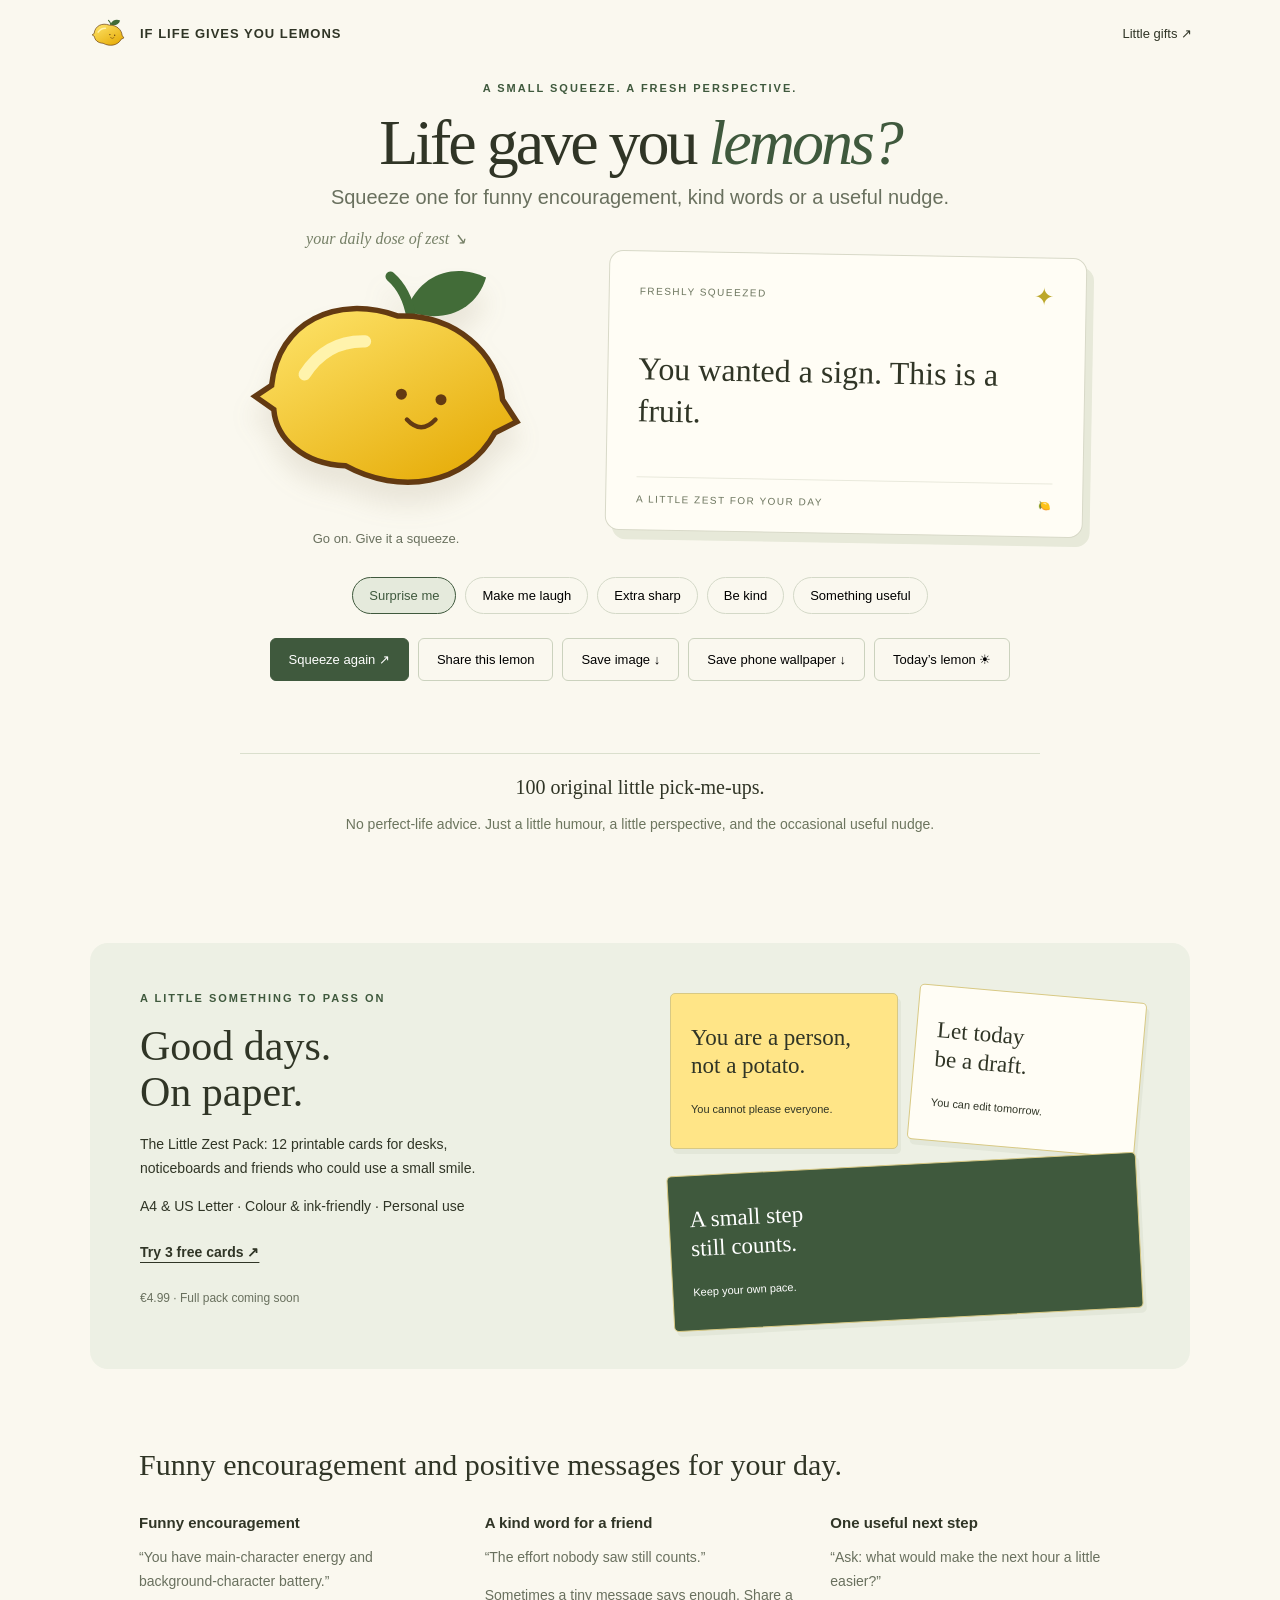
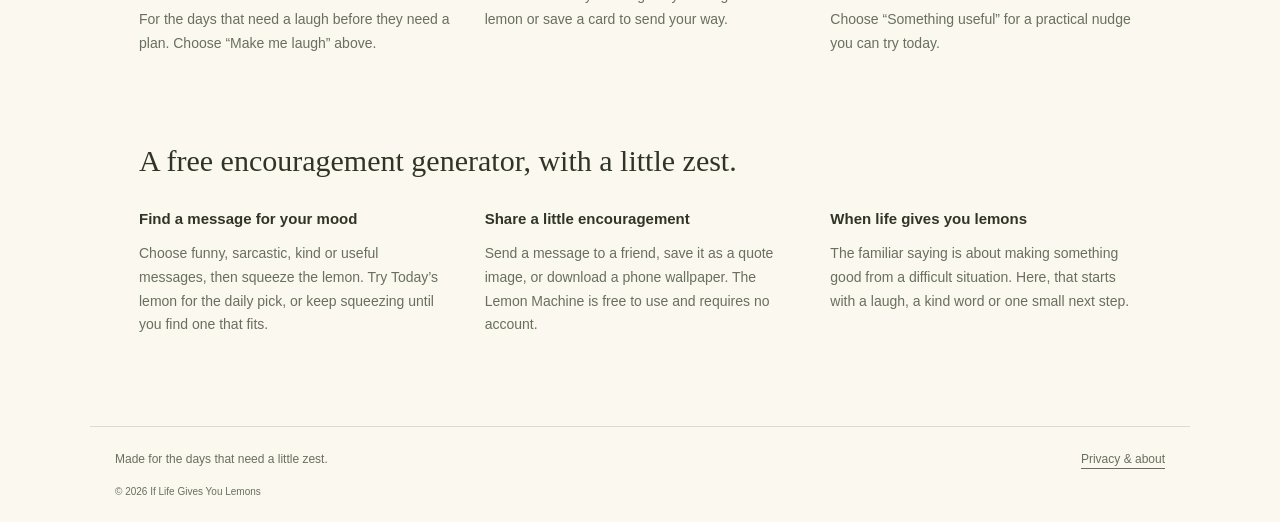
==== commit 52639ae1: "Add files via upload" ====
--- a/index.html
+++ b/index.html
@@ -1,31 +1,344 @@
-<!doctype html><html lang="en"><head>
+<!doctype html>
+<html lang="en">
+<head>
   <!-- Google tag (gtag.js) -->
   <script async src="https://www.googletagmanager.com/gtag/js?id=G-TB1GV4KBS9"></script>
   <script>
     window.dataLayer = window.dataLayer || [];
-    function gtag() { dataLayer.push(arguments); }
+
+    function gtag() {
+      dataLayer.push(arguments);
+    }
+
     gtag('js', new Date());
     gtag('config', 'G-TB1GV4KBS9');
   </script>
-<meta charset="utf-8"><meta name="viewport" content="width=device-width,initial-scale=1"><title>The Lemon Machine — If Life Gives You Lemons</title><meta name="description" content="Having a day? Squeeze the Lemon Machine for original funny encouragement, gentle reminders and tiny useful ideas. Save a card or send a little sunshine."><link rel="canonical" href="https://iflifegivesyoulemons.com/"><meta property="og:title" content="Life gave you lemons? Squeeze one."><meta property="og:description" content="A little humour. A little perspective. One very helpful lemon."><meta property="og:type" content="website"><meta property="og:url" content="https://iflifegivesyoulemons.com/"><meta property="og:image" content="https://iflifegivesyoulemons.com/social-preview.png"><meta name="twitter:card" content="summary_large_image"><link rel="icon" href="lemon.svg" type="image/svg+xml"><link rel="stylesheet" href="style.css"><script defer src="config.js"></script><script defer src="messages.js"></script><script defer src="app.js"></script>
-<style>
-  header { padding-top: 16px; padding-bottom: 16px; }
-  .hero { margin-top: 12px; }
-  .hero h1 { margin-top: 12px; margin-bottom: 8px; font-size: clamp(40px, 6vw, 64px); }
-  .intro { margin-top: 8px; margin-bottom: 12px; }
-  .machine { margin-top: 20px; margin-bottom: 18px; gap: 30px; }
-  @media (max-width: 700px) {
-    .hero { margin-top: 8px; }
-    .machine { margin-top: 12px; gap: 8px; }
-    .lemon img { max-width: 170px; }
-  }
-</style>
-</head><body>
-<header><a class="brand" href="./"><img src="lemon.svg" alt="" width="40" height="34">IF LIFE GIVES YOU LEMONS</a><a href="#little-gifts">Little gifts ↗</a></header>
-<main><section class="hero"><span class="eyebrow">A SMALL SQUEEZE. A FRESH PERSPECTIVE.</span><h1>Life gave you <em>lemons?</em></h1><p class="intro">Squeeze one. See what happens.</p><div class="machine"><div class="left"><span class="scribble">your daily dose of zest ↘</span><button id="squeeze" class="lemon" aria-label="Squeeze the lemon for a new message"><img src="lemon.svg" alt="A smiling yellow lemon" width="300" height="240"></button><p class="hint">Go on. Give it a squeeze.</p></div><div class="result"><div class="card-top"><span id="label">FRESHLY SQUEEZED</span><span>✦</span></div><blockquote id="message" aria-live="polite">You wanted a sign. This is a fruit.</blockquote><div class="card-bottom">A LITTLE ZEST FOR YOUR DAY <span>🍋</span></div></div></div>
-<div class="moods" role="group" aria-label="Choose your mood"><button data-mood="all" aria-pressed="true">Surprise me</button><button data-mood="funny" aria-pressed="false">Make me laugh</button><button data-mood="sarcastic" aria-pressed="false">Extra sharp</button><button data-mood="kind" aria-pressed="false">Be kind</button><button data-mood="useful" aria-pressed="false">Something useful</button></div>
-<div class="actions"><button id="another" class="primary">Squeeze again ↗</button><button id="share">Share this lemon</button><button id="download">Save image ↓</button><button id="wallpaper">Save phone wallpaper ↓</button><button id="daily">Today’s lemon ☀</button></div><p id="status" role="status" class="status"></p><noscript><p>Enable JavaScript to squeeze the lemon. You can still enjoy the messages below.</p></noscript></section>
-<section class="note"><span>100 original little pick-me-ups.</span><p>No perfect-life advice. Just a little humour, a little perspective, and the occasional useful nudge.</p></section>
-<section id="little-gifts" class="shop"><div><span class="eyebrow">A LITTLE SOMETHING TO PASS ON</span><h2>Good days.<br>On paper.</h2><p>The Little Zest Pack: 12 printable cards for desks, noticeboards and friends who could use a small smile.</p><p>A4 & US Letter · Colour & ink-friendly · Personal use</p><a href="sample.html" class="sample">Try 3 free cards ↗</a><p id="buywrap"><span class="coming">€4.99 · Full pack coming soon</span></p></div><div class="mini-cards"><div>You are a person,<br>not a potato.<small>You cannot please everyone.</small></div><div>Let today<br>be a draft.<small>You can edit tomorrow.</small></div><div>A small step<br>still counts.<small>Keep your own pace.</small></div></div></section>
-<section class="read"><h2>A lemon for the kind of day you’re having.</h2><div class="columns"><article><h3>Funny encouragement</h3><p>“You have main-character energy and background-character battery.”</p><p>For the days that need a laugh before they need a plan. Choose “Make me laugh” above.</p></article><article><h3>A kind word for a friend</h3><p>“The effort nobody saw still counts.”</p><p>Sometimes a tiny message says enough. Share a lemon or save a card to send your way.</p></article><article><h3>One useful next step</h3><p>“Ask: what would make the next hour a little easier?”</p><p>Choose “Something useful” for a practical nudge you can try today.</p></article></div></section></main>
-<footer><span>Made for the days that need a little zest.</span><div><a href="privacy.html">Privacy & about</a><a id="enquiry" hidden>Domain acquisition enquiries</a></div><small>© <span id="year"></span> If Life Gives You Lemons</small></footer></body></html>
+
+  <meta charset="utf-8">
+  <meta name="viewport" content="width=device-width, initial-scale=1">
+
+  <title>Funny Encouragement Generator | If Life Gives You Lemons</title>
+
+  <meta name="description" content="Squeeze a lemon for funny encouragement, kind words and useful nudges. Create free shareable quote images and phone wallpapers to brighten your day.">
+
+  <link rel="canonical" href="https://iflifegivesyoulemons.com/">
+
+  <meta property="og:title" content="Funny Encouragement Generator | If Life Gives You Lemons">
+  <meta property="og:description" content="Squeeze a lemon for funny encouragement, kind words and useful nudges. Create free shareable quote images and phone wallpapers to brighten your day.">
+  <meta property="og:type" content="website">
+  <meta property="og:url" content="https://iflifegivesyoulemons.com/">
+  <meta
+    property="og:image"
+    content="https://iflifegivesyoulemons.com/social-preview.png"
+  >
+  <meta property="og:site_name" content="If Life Gives You Lemons">
+  <meta property="og:image:alt" content="If Life Gives You Lemons — a little zest for your day">
+  <meta name="twitter:title" content="Funny Encouragement Generator | If Life Gives You Lemons">
+  <meta name="twitter:description" content="Squeeze a lemon for funny encouragement, kind words and useful nudges. Create free shareable quote images and phone wallpapers to brighten your day.">
+  <meta name="twitter:image" content="https://iflifegivesyoulemons.com/social-preview.png">
+  <meta name="twitter:card" content="summary_large_image">
+
+  <link rel="icon" href="lemon.svg" type="image/svg+xml">
+  <link rel="stylesheet" href="style.css">
+
+  <style>
+    /* Compact spacing above the lemon and message. */
+    header {
+      padding-top: 16px;
+      padding-bottom: 16px;
+    }
+
+    .hero {
+      margin-top: 12px;
+    }
+
+    .hero h1 {
+      margin-top: 12px;
+      margin-bottom: 8px;
+      font-size: clamp(40px, 6vw, 64px);
+    }
+
+    .intro {
+      margin-top: 8px;
+      margin-bottom: 12px;
+    }
+
+    .machine {
+      margin-top: 20px;
+      margin-bottom: 18px;
+      gap: 30px;
+    }
+
+    /* Contrasting background for card and wallpaper previews. */
+    dialog.lemon-preview {
+      background: #e2e7db;
+      border: 1px solid #a7b39c;
+    }
+
+    dialog.lemon-preview img {
+      border: 2px solid #ffffff;
+      border-radius: 8px;
+      box-shadow: 0 8px 24px rgba(0, 0, 0, 0.2);
+    }
+
+    dialog.lemon-preview::backdrop {
+      background: rgba(20, 30, 20, 0.75);
+    }
+
+    @media (max-width: 700px) {
+      .hero {
+        margin-top: 8px;
+      }
+
+      .machine {
+        margin-top: 12px;
+        gap: 8px;
+      }
+
+      .lemon img {
+        max-width: 170px;
+      }
+    }
+  </style>
+
+  <script defer src="config.js"></script>
+  <script defer src="messages.js"></script>
+  <script defer src="app.js"></script>
+  <script type="application/ld+json">{"@context": "https://schema.org", "@graph": [{"@type": "WebSite", "@id": "https://iflifegivesyoulemons.com/#website", "url": "https://iflifegivesyoulemons.com/", "name": "If Life Gives You Lemons", "alternateName": "The Lemon Machine", "inLanguage": "en"}, {"@type": "WebPage", "@id": "https://iflifegivesyoulemons.com/#webpage", "url": "https://iflifegivesyoulemons.com/", "name": "Funny Encouragement Generator | If Life Gives You Lemons", "description": "Squeeze a lemon for funny encouragement, kind words and useful nudges. Create free shareable quote images and phone wallpapers to brighten your day.", "isPartOf": {"@id": "https://iflifegivesyoulemons.com/#website"}}]}</script>
+</head>
+
+<body>
+  <header>
+    <a class="brand" href="./">
+      <img src="lemon.svg" alt="" width="40" height="34">
+      IF LIFE GIVES YOU LEMONS
+    </a>
+
+    <a href="#little-gifts">Little gifts ↗</a>
+  </header>
+
+  <main>
+    <section class="hero">
+      <span class="eyebrow">
+        A SMALL SQUEEZE. A FRESH PERSPECTIVE.
+      </span>
+
+      <h1>Life gave you <em>lemons?</em></h1>
+      <p class="intro">Squeeze one for funny encouragement, kind words or a useful nudge.</p>
+
+      <div class="machine">
+        <div class="left">
+          <span class="scribble">your daily dose of zest ↘</span>
+
+          <button
+            id="squeeze"
+            class="lemon"
+            aria-label="Squeeze the lemon for a new message"
+          >
+            <img
+              src="lemon.svg"
+              alt="A smiling yellow lemon"
+              width="300"
+              height="240"
+            >
+          </button>
+
+          <p class="hint">Go on. Give it a squeeze.</p>
+        </div>
+
+        <div class="result">
+          <div class="card-top">
+            <span id="label">FRESHLY SQUEEZED</span>
+            <span>✦</span>
+          </div>
+
+          <blockquote id="message" aria-live="polite">
+            You wanted a sign. This is a fruit.
+          </blockquote>
+
+          <div class="card-bottom">
+            A LITTLE ZEST FOR YOUR DAY
+            <span>🍋</span>
+          </div>
+        </div>
+      </div>
+
+      <div class="moods" role="group" aria-label="Choose your mood">
+        <button data-mood="all" aria-pressed="true">
+          Surprise me
+        </button>
+
+        <button data-mood="funny" aria-pressed="false">
+          Make me laugh
+        </button>
+
+        <button data-mood="sarcastic" aria-pressed="false">
+          Extra sharp
+        </button>
+
+        <button data-mood="kind" aria-pressed="false">
+          Be kind
+        </button>
+
+        <button data-mood="useful" aria-pressed="false">
+          Something useful
+        </button>
+      </div>
+
+      <div class="actions">
+        <button id="another" class="primary">
+          Squeeze again ↗
+        </button>
+
+        <button id="share">
+          Share this lemon
+        </button>
+
+        <button id="download">
+          Save image ↓
+        </button>
+
+        <button id="wallpaper">
+          Save phone wallpaper ↓
+        </button>
+
+        <button id="daily">
+          Today’s lemon ☀
+        </button>
+      </div>
+
+      <p id="status" role="status" class="status"></p>
+
+      <noscript>
+        <p>
+          Enable JavaScript to squeeze the lemon.
+          You can still enjoy the messages below.
+        </p>
+      </noscript>
+    </section>
+
+    <section class="note">
+      <span>100 original little pick-me-ups.</span>
+
+      <p>
+        No perfect-life advice. Just a little humour, a little perspective,
+        and the occasional useful nudge.
+      </p>
+    </section>
+
+    <section id="little-gifts" class="shop">
+      <div>
+        <span class="eyebrow">
+          A LITTLE SOMETHING TO PASS ON
+        </span>
+
+        <h2>
+          Good days.<br>
+          On paper.
+        </h2>
+
+        <p>
+          The Little Zest Pack: 12 printable cards for desks, noticeboards
+          and friends who could use a small smile.
+        </p>
+
+        <p>
+          A4 &amp; US Letter · Colour &amp; ink-friendly · Personal use
+        </p>
+
+        <a href="sample.html" class="sample">
+          Try 3 free cards ↗
+        </a>
+
+        <p id="buywrap">
+          <span class="coming">
+            €4.99 · Full pack coming soon
+          </span>
+        </p>
+      </div>
+
+      <div class="mini-cards">
+        <div>
+          You are a person,<br>
+          not a potato.
+          <small>You cannot please everyone.</small>
+        </div>
+
+        <div>
+          Let today<br>
+          be a draft.
+          <small>You can edit tomorrow.</small>
+        </div>
+
+        <div>
+          A small step<br>
+          still counts.
+          <small>Keep your own pace.</small>
+        </div>
+      </div>
+    </section>
+
+    <section class="read">
+      <h2>Funny encouragement and positive messages for your day.</h2>
+
+      <div class="columns">
+        <article>
+          <h3>Funny encouragement</h3>
+
+          <p>
+            “You have main-character energy and background-character battery.”
+          </p>
+
+          <p>
+            For the days that need a laugh before they need a plan.
+            Choose “Make me laugh” above.
+          </p>
+        </article>
+
+        <article>
+          <h3>A kind word for a friend</h3>
+
+          <p>“The effort nobody saw still counts.”</p>
+
+          <p>
+            Sometimes a tiny message says enough.
+            Share a lemon or save a card to send your way.
+          </p>
+        </article>
+
+        <article>
+          <h3>One useful next step</h3>
+
+          <p>“Ask: what would make the next hour a little easier?”</p>
+
+          <p>
+            Choose “Something useful” for a practical nudge
+            you can try today.
+          </p>
+        </article>
+      </div>
+    </section>
+    <section class="read" aria-labelledby="how-it-works">
+      <h2 id="how-it-works">A free encouragement generator, with a little zest.</h2>
+      <div class="columns">
+        <article><h3>Find a message for your mood</h3><p>Choose funny, sarcastic, kind or useful messages, then squeeze the lemon. Try Today’s lemon for the daily pick, or keep squeezing until you find one that fits.</p></article>
+        <article><h3>Share a little encouragement</h3><p>Send a message to a friend, save it as a quote image, or download a phone wallpaper. The Lemon Machine is free to use and requires no account.</p></article>
+        <article><h3>When life gives you lemons</h3><p>The familiar saying is about making something good from a difficult situation. Here, that starts with a laugh, a kind word or one small next step.</p></article>
+      </div>
+    </section>
+  </main>
+
+  <footer>
+    <span>Made for the days that need a little zest.</span>
+
+    <div>
+      <a href="privacy.html">Privacy &amp; about</a>
+      <a id="enquiry" hidden>Domain acquisition enquiries</a>
+    </div>
+
+    <small>
+      © <span id="year"></span> If Life Gives You Lemons
+    </small>
+  </footer>
+</body>
+</html>
